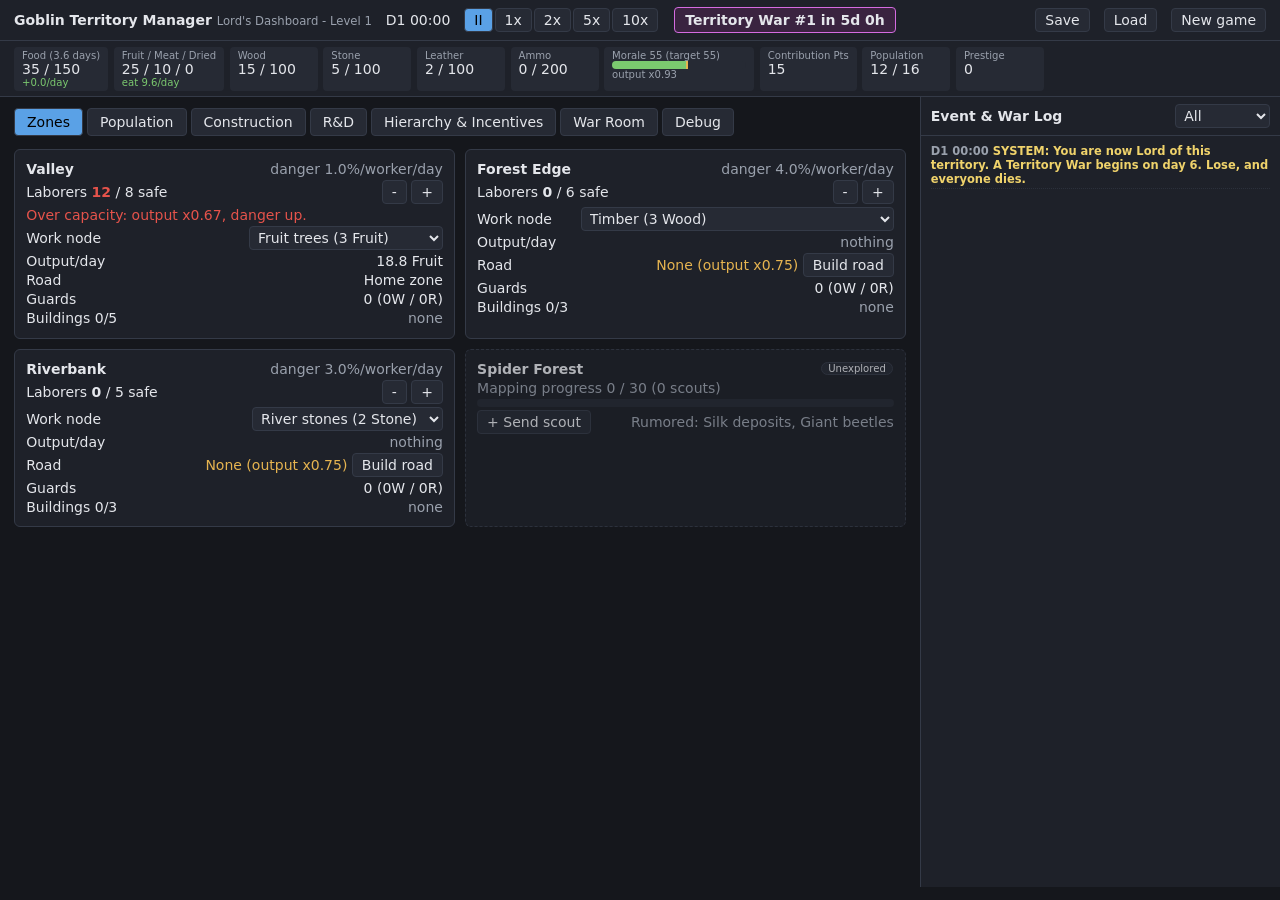
==== projects/goblin-territory-manager/index.html @ 688f27ca "Add Goblin Territory Manager browser prototype Playable single-page prototype based on the design RE" ====
<!doctype html>
<html lang="en">
<head>
  <meta charset="utf-8">
  <meta name="viewport" content="width=device-width, initial-scale=1">
  <title>Goblin Territory Manager</title>
  <link rel="stylesheet" href="css/style.css">
</head>
<body>
  <header id="topbar"></header>
  <div id="resbar"></div>
  <div id="layout">
    <main>
      <nav id="tabs"></nav>
      <section id="panel"></section>
    </main>
    <aside id="logpane">
      <div class="loghead">
        <h2>Event &amp; War Log</h2>
        <select id="logfilter" data-change="logFilter">
          <option value="all">All</option>
          <option value="war">War</option>
          <option value="bad">Problems</option>
          <option value="event">Events</option>
        </select>
      </div>
      <div id="log"></div>
    </aside>
  </div>
  <div id="toast"></div>
  <script src="js/data.js"></script>
  <script src="js/state.js"></script>
  <script src="js/sim.js"></script>
  <script src="js/ui.js"></script>
  <script src="js/main.js"></script>
</body>
</html>
---- projects/goblin-territory-manager/css/style.css ----
/* Corporate dashboard, demon realm edition. */
:root {
  --bg: #15171c; --panel: #1e2129; --panel2: #262a34; --line: #343a47;
  --text: #e4e6eb; --muted: #9aa1ad; --accent: #7bc96f; --accent2: #5aa1e6;
  --warn: #e6b450; --bad: #e5534b; --war: #d46be0;
  font-size: 14px;
}
* { box-sizing: border-box; }
body { margin: 0; background: var(--bg); color: var(--text); font-family: system-ui, -apple-system, "Segoe UI", sans-serif; }
h2 { font-size: 1rem; margin: 0 0 .5rem; }
h3 { font-size: .9rem; margin: 1rem 0 .4rem; color: var(--muted); text-transform: uppercase; letter-spacing: .05em; }
button { background: var(--panel2); color: var(--text); border: 1px solid var(--line); border-radius: 4px; padding: 3px 9px; cursor: pointer; font: inherit; }
button:hover:not(:disabled) { border-color: var(--accent2); }
button:disabled { opacity: .4; cursor: default; }
button.on { background: var(--accent2); color: #000; }
button.primary { border-color: var(--accent); }
select, input { background: var(--panel2); color: var(--text); border: 1px solid var(--line); border-radius: 4px; padding: 2px 4px; font: inherit; }
input[type=number] { width: 5em; }
table { border-collapse: collapse; width: 100%; }
th, td { padding: 3px 6px; border-bottom: 1px solid var(--line); text-align: left; vertical-align: middle; }
table.nowrap td, table.nowrap th, td.num, th.sort { white-space: nowrap; }
th { color: var(--muted); font-weight: 600; cursor: default; }
th.sort { cursor: pointer; }
th.sort:hover { color: var(--text); }
.muted { color: var(--muted); }
.good { color: var(--accent); } .warn { color: var(--warn); } .bad { color: var(--bad); }
.num { text-align: right; font-variant-numeric: tabular-nums; }

#topbar { display: flex; align-items: center; gap: 1rem; padding: .5rem 1rem; background: var(--panel); border-bottom: 1px solid var(--line); flex-wrap: wrap; }
#topbar .title { font-weight: 700; }
#topbar .title small { color: var(--muted); font-weight: 400; }
#topbar .spacer { flex: 1; }
.speed button { margin-right: 2px; }
.warclock { padding: 4px 10px; border-radius: 4px; background: #3a2340; border: 1px solid var(--war); font-weight: 600; }
.warclock.urgent { background: #5a1f24; border-color: var(--bad); animation: pulse 1s infinite alternate; }
@keyframes pulse { to { opacity: .7; } }

#resbar { display: flex; gap: .4rem; padding: .4rem 1rem; background: var(--panel); border-bottom: 1px solid var(--line); flex-wrap: wrap; }
.res { background: var(--panel2); border-radius: 4px; padding: 3px 8px; min-width: 88px; }
.res .k { font-size: .72rem; color: var(--muted); }
.res .v { font-variant-numeric: tabular-nums; }
.res .r { font-size: .72rem; }
.res.alert { outline: 1px solid var(--bad); }

#layout { display: grid; grid-template-columns: 1fr 360px; gap: 0; height: calc(100vh - 110px); }
main { overflow: auto; padding: .5rem 1rem 2rem; }
#tabs { display: flex; gap: 4px; margin-bottom: .6rem; flex-wrap: wrap; position: sticky; top: 0; background: var(--bg); padding: .3rem 0; z-index: 2; }
#tabs button { padding: 5px 12px; }
#logpane { border-left: 1px solid var(--line); background: var(--panel); display: flex; flex-direction: column; min-height: 0; }
.loghead { display: flex; justify-content: space-between; align-items: center; padding: .5rem .7rem; border-bottom: 1px solid var(--line); }
.loghead h2 { margin: 0; }
#log { overflow: auto; padding: .4rem .7rem; font-size: .82rem; flex: 1; }
#log div { padding: 2px 0; border-bottom: 1px dotted #2b303b; }
#log .t { color: var(--muted); margin-right: 4px; font-variant-numeric: tabular-nums; }
#log .war { color: var(--war); } #log .bad { color: var(--bad); } #log .warn { color: var(--warn); }
#log .good { color: var(--accent); } #log .event { color: var(--accent2); } #log .system { color: #f0d36b; font-weight: 600; }

.grid { display: grid; grid-template-columns: repeat(auto-fill, minmax(330px, 1fr)); gap: .7rem; }
.card { background: var(--panel); border: 1px solid var(--line); border-radius: 6px; padding: .6rem .8rem; }
.card.locked { opacity: .75; border-style: dashed; }
.card.target { border-color: var(--war); }
.card .row { display: flex; justify-content: space-between; align-items: center; gap: .5rem; margin: 3px 0; }
.bar { height: 8px; background: var(--panel2); border-radius: 4px; overflow: hidden; position: relative; }
.bar > i { display: block; height: 100%; background: var(--accent2); }
.bar.morale > i { background: var(--accent); }
.bar .mark { position: absolute; top: -2px; width: 2px; height: 12px; background: var(--warn); }
.tag { display: inline-block; font-size: .72rem; padding: 0 6px; border-radius: 8px; background: var(--panel2); border: 1px solid var(--line); margin: 1px; }
.tag.named { border-color: #f0d36b; color: #f0d36b; }
.rolebar { display: flex; flex-wrap: wrap; gap: .4rem; margin-bottom: .6rem; }
.rolebar .card { padding: .3rem .6rem; }
.split { display: grid; grid-template-columns: 1fr 1fr; gap: .8rem; }
.split > div { min-width: 0; }
.panel-section { background: var(--panel); border: 1px solid var(--line); border-radius: 6px; padding: .6rem .8rem; margin-bottom: .7rem; overflow-x: auto; }
pre.inspect { background: #0f1115; padding: .6rem; border-radius: 4px; max-height: 60vh; overflow: auto; font-size: .78rem; }

#toast { position: fixed; bottom: 16px; left: 50%; transform: translateX(-50%); background: var(--bad); color: #fff; padding: 6px 14px; border-radius: 4px; opacity: 0; transition: opacity .2s; pointer-events: none; }
#toast.show { opacity: 1; }
.overlay { position: fixed; inset: 0; background: rgba(0,0,0,.7); display: flex; align-items: center; justify-content: center; z-index: 10; }
.overlay .card { max-width: 480px; text-align: center; padding: 1.5rem; }

@media (max-width: 900px) {
  #layout { grid-template-columns: 1fr; height: auto; }
  #logpane { max-height: 40vh; border-left: 0; border-top: 1px solid var(--line); }
  .split { grid-template-columns: 1fr; }
}
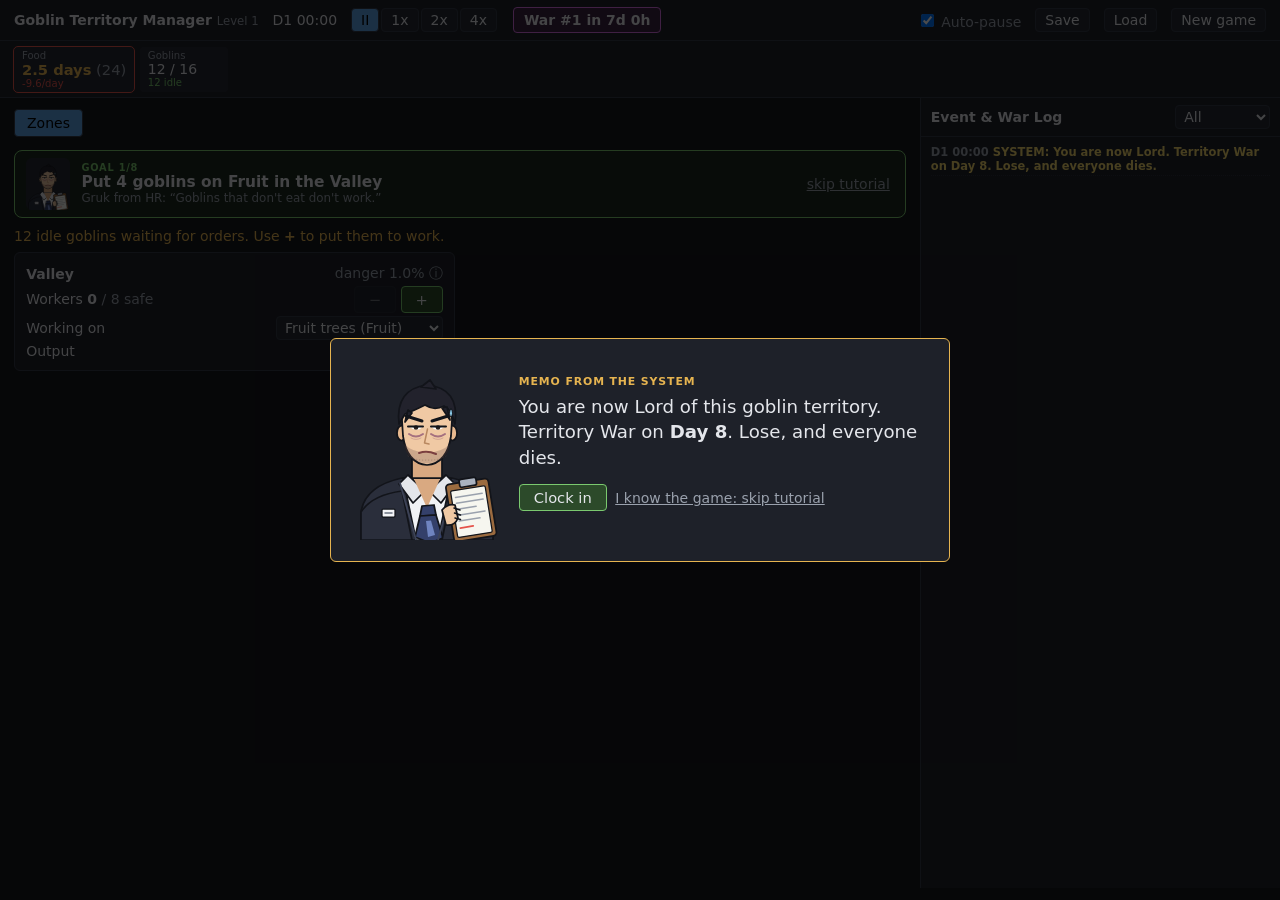
==== commit 60933c6e: "Goblin Territory Manager: guided onboarding, progressive reveal, slower clock, rewind Implements P0 " ====
--- a/projects/goblin-territory-manager/index.html
+++ b/projects/goblin-territory-manager/index.html
@@ -12,6 +12,7 @@
   <div id="layout">
     <main>
       <nav id="tabs"></nav>
+      <div id="objective"></div>
       <section id="panel"></section>
     </main>
     <aside id="logpane">
@@ -31,6 +32,7 @@
   <script src="js/data.js"></script>
   <script src="js/state.js"></script>
   <script src="js/sim.js"></script>
+  <script src="js/onboarding.js"></script>
   <script src="js/ui.js"></script>
   <script src="js/main.js"></script>
 </body>
--- a/projects/goblin-territory-manager/css/style.css
+++ b/projects/goblin-territory-manager/css/style.css
@@ -83,3 +83,34 @@
   #logpane { max-height: 40vh; border-left: 0; border-top: 1px solid var(--line); }
   .split { grid-template-columns: 1fr; }
 }
+
+/* ---- Onboarding ---- */
+#objective:empty { display: none; }
+.objective { display: flex; align-items: center; gap: .8rem; background: #1c2a1f; border: 1px solid var(--accent); border-radius: 8px; padding: .5rem .8rem; margin-bottom: .7rem; }
+.obj-face { width: 44px; height: 52px; object-fit: cover; object-position: top; border-radius: 6px; background: var(--panel2); }
+.obj-body { flex: 1; min-width: 0; }
+.obj-k { font-size: .7rem; color: var(--accent); letter-spacing: .08em; font-weight: 700; }
+.obj-text { font-size: 1.1rem; font-weight: 600; }
+.obj-why { color: var(--muted); font-size: .85rem; }
+.obj-actions { display: flex; gap: .4rem; align-items: center; flex-wrap: wrap; justify-content: flex-end; }
+button.link { background: none; border: 0; color: var(--muted); text-decoration: underline; padding: 0 4px; }
+button.big { font-size: 1.05rem; padding: 4px 14px; min-width: 2.2em; }
+button.primary { background: #2c4a2a; border-color: var(--accent); }
+button.warnbtn { border-color: var(--warn); color: var(--warn); }
+.newtag { background: var(--accent); color: #000; font-size: .62rem; font-weight: 700; padding: 0 4px; border-radius: 6px; vertical-align: 2px; }
+.hint { color: var(--warn); margin: 0 0 .6rem; }
+tr.rec td { background: #1c2a1f; }
+.tag.good { border-color: var(--accent); color: var(--accent); }
+.overlay .card.memo { display: flex; gap: 1.2rem; align-items: center; text-align: left; max-width: 620px; border-color: var(--warn); }
+.memo-face { width: 150px; flex: none; }
+.memo-k { color: var(--warn); font-weight: 700; letter-spacing: .08em; font-size: .78rem; }
+.memo-text { font-size: 1.3rem; line-height: 1.4; margin: .4rem 0 1rem; }
+.res.food .v { font-size: 1.05rem; }
+.vs .row { display: flex; justify-content: space-between; gap: .5rem; }
+.vsbar { position: relative; height: 14px; background: var(--panel2); border-radius: 7px; overflow: hidden; margin-top: 4px; }
+.vsbar .you { position: absolute; left: 0; top: 0; bottom: 0; background: var(--accent); }
+.vsbar .enemy { position: absolute; top: 0; bottom: 0; background: repeating-linear-gradient(45deg, var(--bad) 0 6px, #8a3430 6px 12px); opacity: .85; }
+#toast { max-width: min(560px, 90vw); text-align: center; }
+#toast.good { background: #2f6b2a; }
+#toast.pause { background: #4a3a12; border: 1px solid var(--warn); font-weight: 600; }
+@media (max-width: 600px) { .overlay .card.memo { flex-direction: column; text-align: center; } .memo-face { width: 110px; } }
